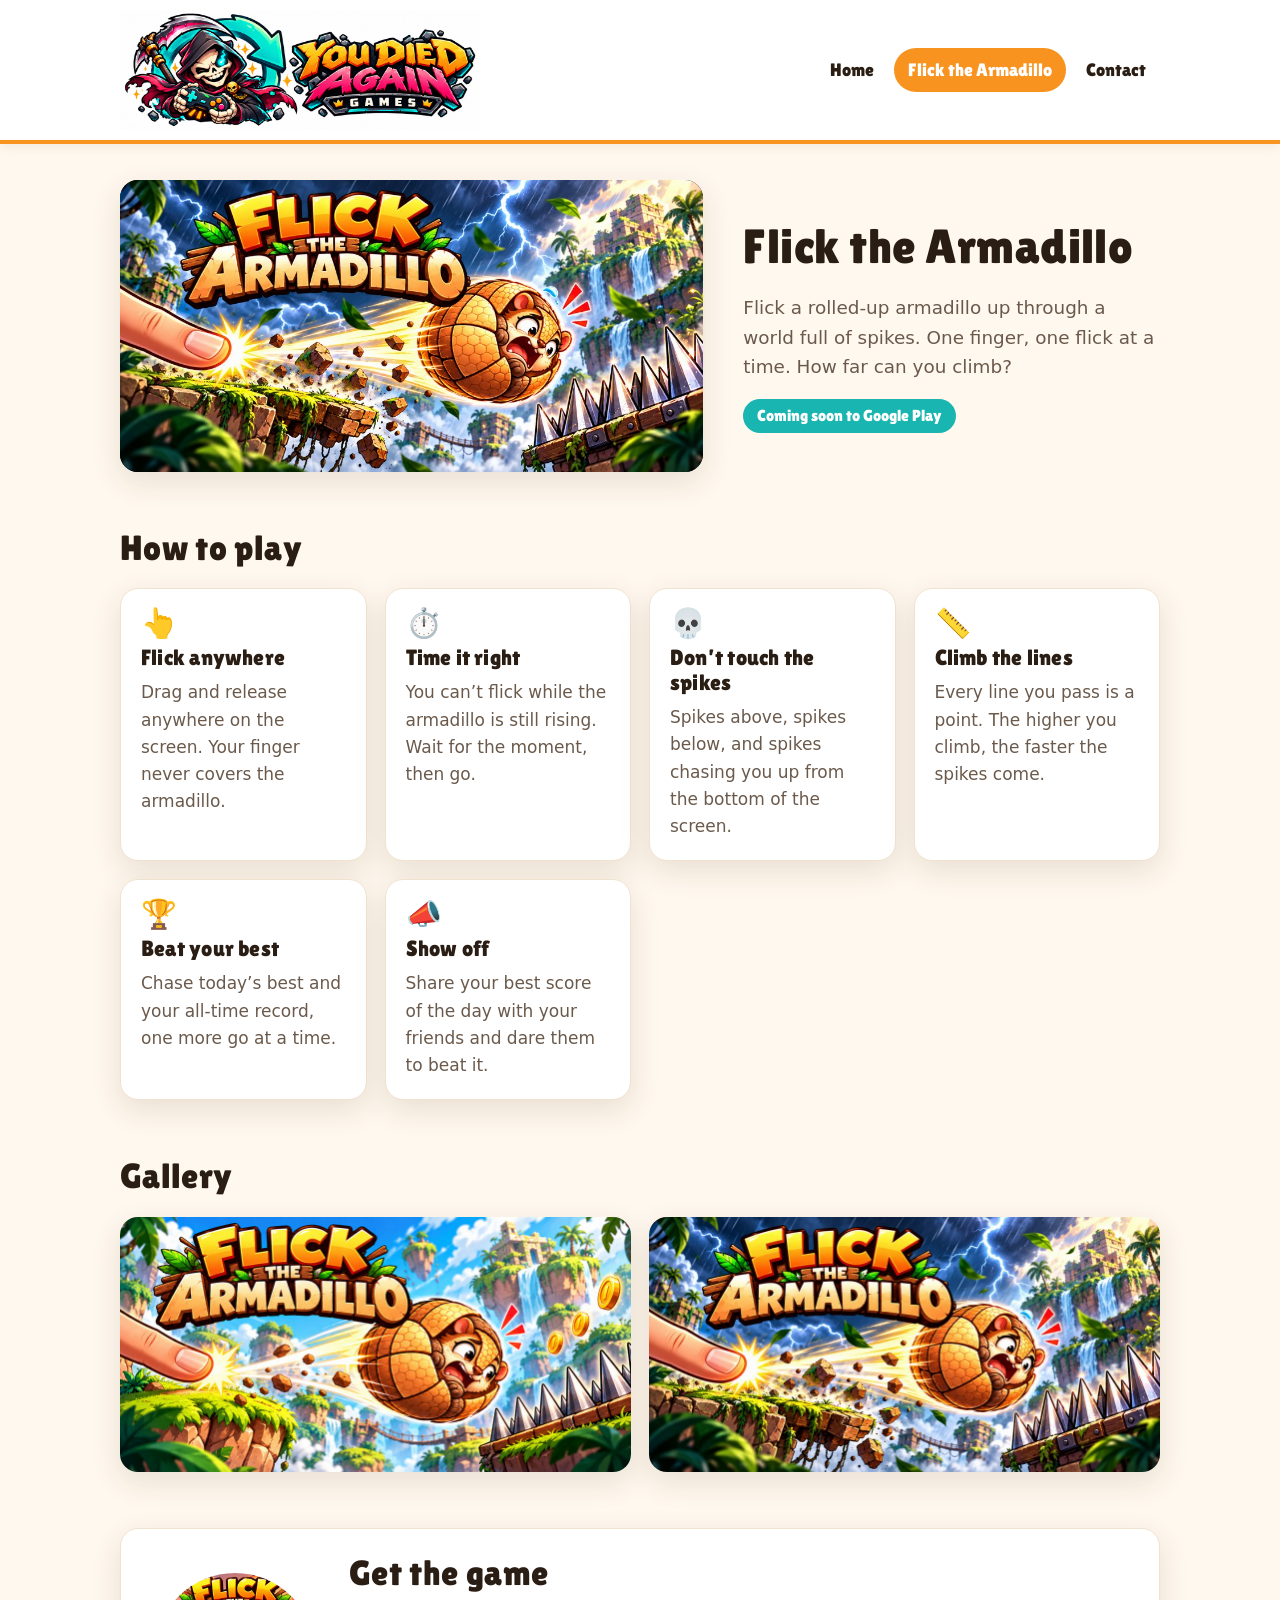
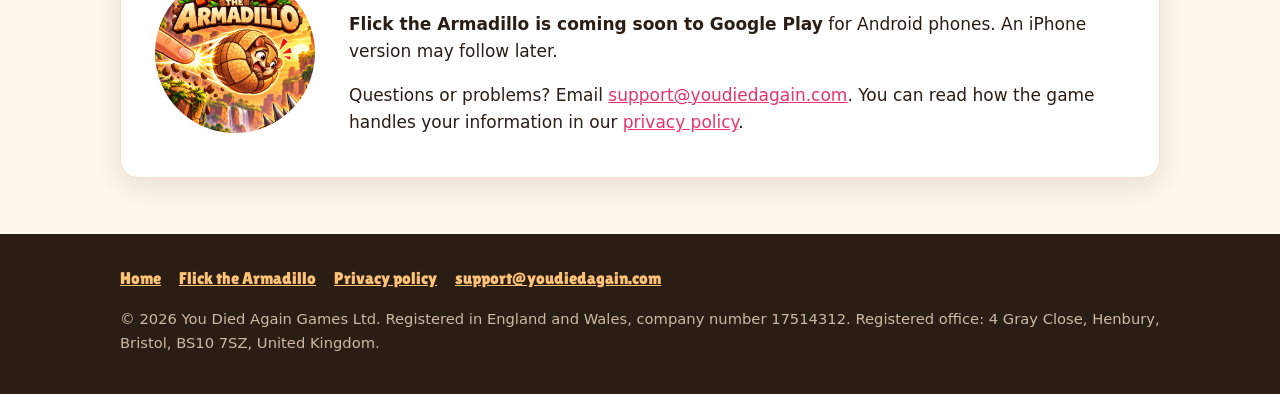
==== flick-the-armadillo/index.html @ f21d378b "Add files via upload" ====
<!doctype html>
<html lang="en-GB">
<head>
<meta charset="utf-8">
<meta name="viewport" content="width=device-width, initial-scale=1">
<title>Flick the Armadillo – You Died Again Games</title>
<meta name="description" content="Flick a rolled-up armadillo up through a world full of spikes. A one-finger mobile game from You Died Again Games, coming soon to Google Play.">
<link rel="icon" type="image/png" href="../assets/img/favicon-64.png">
<link rel="apple-touch-icon" href="../assets/img/apple-touch-icon.png">
<link rel="stylesheet" href="../assets/styles.css">
<meta property="og:type" content="website">
<meta property="og:title" content="Flick the Armadillo">
<meta property="og:description" content="Flick a rolled-up armadillo up through a world full of spikes. How far can you climb?">
<meta property="og:image" content="https://youdiedagain.com/assets/img/flick-banner-2.jpg">
<meta property="og:url" content="https://youdiedagain.com/flick-the-armadillo/">
<meta name="twitter:card" content="summary_large_image">
</head>
<body>

<header class="site-header">
  <div class="wrap">
    <a class="brand" href="../index.html"><img src="../assets/img/logo-wide.jpg" alt="You Died Again Games" width="1200" height="400"></a>
    <nav class="nav" aria-label="Main">
      <a href="../index.html">Home</a>
      <a href="./" aria-current="page">Flick the Armadillo</a>
      <a href="mailto:support@youdiedagain.com">Contact</a>
    </nav>
  </div>
</header>

<main>
  <div class="wrap">

    <section class="hero">
      <div class="hero-image">
        <img src="../assets/img/flick-banner-2.jpg" alt="Flick the Armadillo: a rolled-up armadillo flicked off a crumbling ledge in a stormy jungle" width="1024" height="512">
      </div>
      <div class="hero-text">
        <h1>Flick the Armadillo</h1>
        <p>Flick a rolled-up armadillo up through a world full of spikes. One finger, one flick at a time. How far can you climb?</p>
        <div class="hero-actions">
          <span class="pill">Coming soon to Google Play</span>
        </div>
      </div>
    </section>

    <section class="section">
      <h2>How to play</h2>
      <div class="features">
        <div class="card feature">
          <div class="icon" aria-hidden="true">👆</div>
          <h3>Flick anywhere</h3>
          <p>Drag and release anywhere on the screen. Your finger never covers the armadillo.</p>
        </div>
        <div class="card feature">
          <div class="icon" aria-hidden="true">⏱️</div>
          <h3>Time it right</h3>
          <p>You can’t flick while the armadillo is still rising. Wait for the moment, then go.</p>
        </div>
        <div class="card feature">
          <div class="icon" aria-hidden="true">💀</div>
          <h3>Don’t touch the spikes</h3>
          <p>Spikes above, spikes below, and spikes chasing you up from the bottom of the screen.</p>
        </div>
        <div class="card feature">
          <div class="icon" aria-hidden="true">📏</div>
          <h3>Climb the lines</h3>
          <p>Every line you pass is a point. The higher you climb, the faster the spikes come.</p>
        </div>
        <div class="card feature">
          <div class="icon" aria-hidden="true">🏆</div>
          <h3>Beat your best</h3>
          <p>Chase today’s best and your all-time record, one more go at a time.</p>
        </div>
        <div class="card feature">
          <div class="icon" aria-hidden="true">📣</div>
          <h3>Show off</h3>
          <p>Share your best score of the day with your friends and dare them to beat it.</p>
        </div>
      </div>
    </section>

    <section class="section">
      <h2>Gallery</h2>
      <!-- Add real gameplay screenshots here when you have them (portrait phone shots work well in a row of three). -->
      <div class="gallery">
        <img src="../assets/img/flick-banner-1.jpg" alt="The armadillo flicked towards a row of spikes in a sunny jungle" width="1024" height="512">
        <img src="../assets/img/flick-banner-2.jpg" alt="The armadillo flicked off a crumbling ledge in a stormy jungle" width="1024" height="512">
      </div>
    </section>

    <section class="section">
      <div class="card about">
        <img src="../assets/img/flick-square.jpg" alt="" width="512" height="512">
        <div>
          <h2>Get the game</h2>
          <p><strong>Flick the Armadillo is coming soon to Google Play</strong> for Android phones. An iPhone version may follow later.</p>
          <!-- When the game is live, add the official Google Play badge here (and the App Store badge for the iPhone version). -->
          <p>Questions or problems? Email <a href="mailto:support@youdiedagain.com">support@youdiedagain.com</a>. You can read how the game handles your information in our <a href="../privacy.html">privacy policy</a>.</p>
        </div>
      </div>
    </section>

  </div>
</main>

<footer class="site-footer">
  <div class="wrap">
    <div class="links">
      <a href="../index.html">Home</a>
      <a href="./">Flick the Armadillo</a>
      <a href="../privacy.html">Privacy policy</a>
      <a href="mailto:support@youdiedagain.com">support@youdiedagain.com</a>
    </div>
    <p class="legal">© 2026 You Died Again Games Ltd. Registered in England and Wales, company number 17514312. Registered office: 4 Gray Close, Henbury, Bristol, BS10 7SZ, United Kingdom.</p>
  </div>
</footer>

</body>
</html>
---- assets/styles.css ----
/* You Died Again Games — shared styles for every page. */

@font-face {
  font-family: "Lilita One";
  src: url("fonts/LilitaOne-latin.woff2") format("woff2");
  font-weight: 400;
  font-style: normal;
  font-display: swap;
}

:root {
  --bg: #fff8ee;          /* warm off-white page */
  --surface: #ffffff;
  --text: #2a1d14;        /* dark brown, like the game's lettering */
  --muted: #6b5a4c;
  --line: #f0e2cf;
  --orange: #f7931e;
  --orange-dark: #d9700a;
  --pink: #e8336d;
  --teal: #19b5b0;
  --shadow: 0 10px 30px rgba(74, 45, 20, 0.12);
  --radius: 18px;
  --heading: "Lilita One", "Arial Rounded MT Bold", "Trebuchet MS", system-ui, sans-serif;
  --body: system-ui, -apple-system, "Segoe UI", Roboto, Helvetica, Arial, sans-serif;
}

* { box-sizing: border-box; }

html { scroll-behavior: smooth; }

body {
  margin: 0;
  background: var(--bg);
  color: var(--text);
  font: 17px/1.6 var(--body);
}

img { max-width: 100%; height: auto; display: block; }

a { color: var(--pink); }
a:hover { color: var(--orange-dark); }

h1, h2, h3 {
  font-family: var(--heading);
  font-weight: 400;
  line-height: 1.15;
  letter-spacing: 0.01em;
  margin: 0 0 0.4em;
}
h1 { font-size: clamp(2rem, 5vw, 3rem); }
h2 { font-size: clamp(1.6rem, 3.6vw, 2.2rem); }
h3 { font-size: 1.35rem; }

.wrap { max-width: 1080px; margin: 0 auto; padding: 0 20px; }

/* ---------- Header ---------- */

.site-header {
  background: #fff;                 /* matches the logo's white background */
  border-bottom: 4px solid var(--orange);
  box-shadow: 0 2px 12px rgba(74, 45, 20, 0.08);
}
.site-header .wrap {
  display: flex;
  align-items: center;
  justify-content: space-between;
  gap: 16px;
  padding-top: 10px;
  padding-bottom: 10px;
}
.brand img { height: 120px; width: auto; }

.nav { display: flex; gap: 6px; flex-wrap: wrap; justify-content: flex-end; }
.nav a {
  font-family: var(--heading);
  font-size: 1.1rem;
  color: var(--text);
  text-decoration: none;
  padding: 8px 14px;
  border-radius: 999px;
}
.nav a:hover { background: var(--line); color: var(--text); }
.nav a[aria-current="page"] { background: var(--orange); color: #fff; }

/* ---------- Buttons ---------- */

.btn {
  display: inline-block;
  font-family: var(--heading);
  font-size: 1.2rem;
  text-decoration: none;
  color: #fff;
  background: var(--pink);
  padding: 12px 26px;
  border-radius: 999px;
  box-shadow: 0 4px 0 #b3204f;
  transition: transform 0.08s ease, box-shadow 0.08s ease;
}
.btn:hover { color: #fff; transform: translateY(-1px); box-shadow: 0 5px 0 #b3204f; }
.btn:active { transform: translateY(3px); box-shadow: 0 1px 0 #b3204f; }
.btn.secondary { background: var(--teal); box-shadow: 0 4px 0 #0f7f7b; }
.btn.secondary:hover { box-shadow: 0 5px 0 #0f7f7b; }

.pill {
  display: inline-block;
  font-family: var(--heading);
  font-size: 1rem;
  background: var(--teal);
  color: #fff;
  padding: 4px 14px;
  border-radius: 999px;
}

/* ---------- Sections ---------- */

main { padding: 36px 0 56px; }

.hero {
  display: grid;
  gap: 24px;
  align-items: center;
}
.hero-image {
  border-radius: var(--radius);
  overflow: hidden;
  box-shadow: var(--shadow);
  background: #000;
}
.hero-image img { width: 100%; aspect-ratio: 2 / 1; object-fit: cover; }
.hero-text p { font-size: 1.15rem; color: var(--muted); margin: 0 0 18px; }
.hero-actions { display: flex; gap: 12px; flex-wrap: wrap; align-items: center; }

@media (min-width: 900px) {
  .hero { grid-template-columns: 1.4fr 1fr; gap: 40px; }
}

.section { margin-top: 56px; }
.section > .intro { color: var(--muted); max-width: 680px; }

.card {
  background: var(--surface);
  border: 1px solid var(--line);
  border-radius: var(--radius);
  box-shadow: var(--shadow);
  overflow: hidden;
}

.games { display: grid; gap: 24px; grid-template-columns: repeat(auto-fill, minmax(260px, 1fr)); margin-top: 20px; }
.game-card { text-decoration: none; color: inherit; display: flex; flex-direction: column; transition: transform 0.12s ease; }
.game-card:hover { transform: translateY(-4px); color: inherit; }
.game-card img { aspect-ratio: 1 / 1; object-fit: cover; }
.game-card .body { padding: 16px 18px 20px; }
.game-card p { margin: 6px 0 0; color: var(--muted); }

.coming-card {
  display: flex;
  align-items: center;
  justify-content: center;
  text-align: center;
  min-height: 260px;
  padding: 24px;
  background: repeating-linear-gradient(45deg, #fff, #fff 14px, #fff3e2 14px, #fff3e2 28px);
}
.coming-card h3 { color: var(--muted); }

.features { display: grid; gap: 18px; grid-template-columns: repeat(auto-fill, minmax(230px, 1fr)); margin-top: 20px; }
.feature { padding: 20px; }
.feature .icon { font-size: 1.8rem; line-height: 1; margin-bottom: 8px; }
.feature p { margin: 0; color: var(--muted); }

.about { display: grid; gap: 24px; align-items: center; padding: 24px; }
.about img { width: 160px; border-radius: 50%; margin: 0 auto; }
@media (min-width: 700px) { .about { grid-template-columns: 180px 1fr; } }

.gallery { display: grid; gap: 18px; grid-template-columns: repeat(auto-fit, minmax(300px, 1fr)); margin-top: 20px; }
.gallery img { border-radius: var(--radius); box-shadow: var(--shadow); aspect-ratio: 2 / 1; object-fit: cover; width: 100%; }

/* ---------- Long text pages (privacy) ---------- */

.prose { max-width: 760px; }
.prose h2 { margin-top: 1.6em; padding-top: 0.6em; border-top: 2px dashed var(--line); }
.prose .meta { color: var(--muted); margin-top: -0.2em; }
.prose table { border-collapse: collapse; width: 100%; margin: 0.5em 0; font-size: 0.95em; background: var(--surface); }
.prose th, .prose td { text-align: left; vertical-align: top; padding: 8px 10px; border: 1px solid var(--line); }
.prose li { margin: 0.3em 0; }

/* ---------- Footer ---------- */

.site-footer {
  background: var(--text);
  color: #f3e6d6;
  padding: 32px 0 40px;
  font-size: 0.92rem;
}
.site-footer a { color: #ffc277; }
.site-footer a:hover { color: #fff; }
.site-footer .links { display: flex; gap: 18px; flex-wrap: wrap; margin-bottom: 14px; font-family: var(--heading); font-size: 1.05rem; }
.site-footer .legal { color: #cdb9a3; margin: 0; }

/* ---------- Small screens ---------- */

@media (max-width: 640px) {
  .site-header .wrap { flex-direction: column; }
  .brand img { height: 84px; }
  .nav { justify-content: center; gap: 2px; }
  .nav a { font-size: 1rem; padding: 6px 10px; }
  body { font-size: 16px; }
}
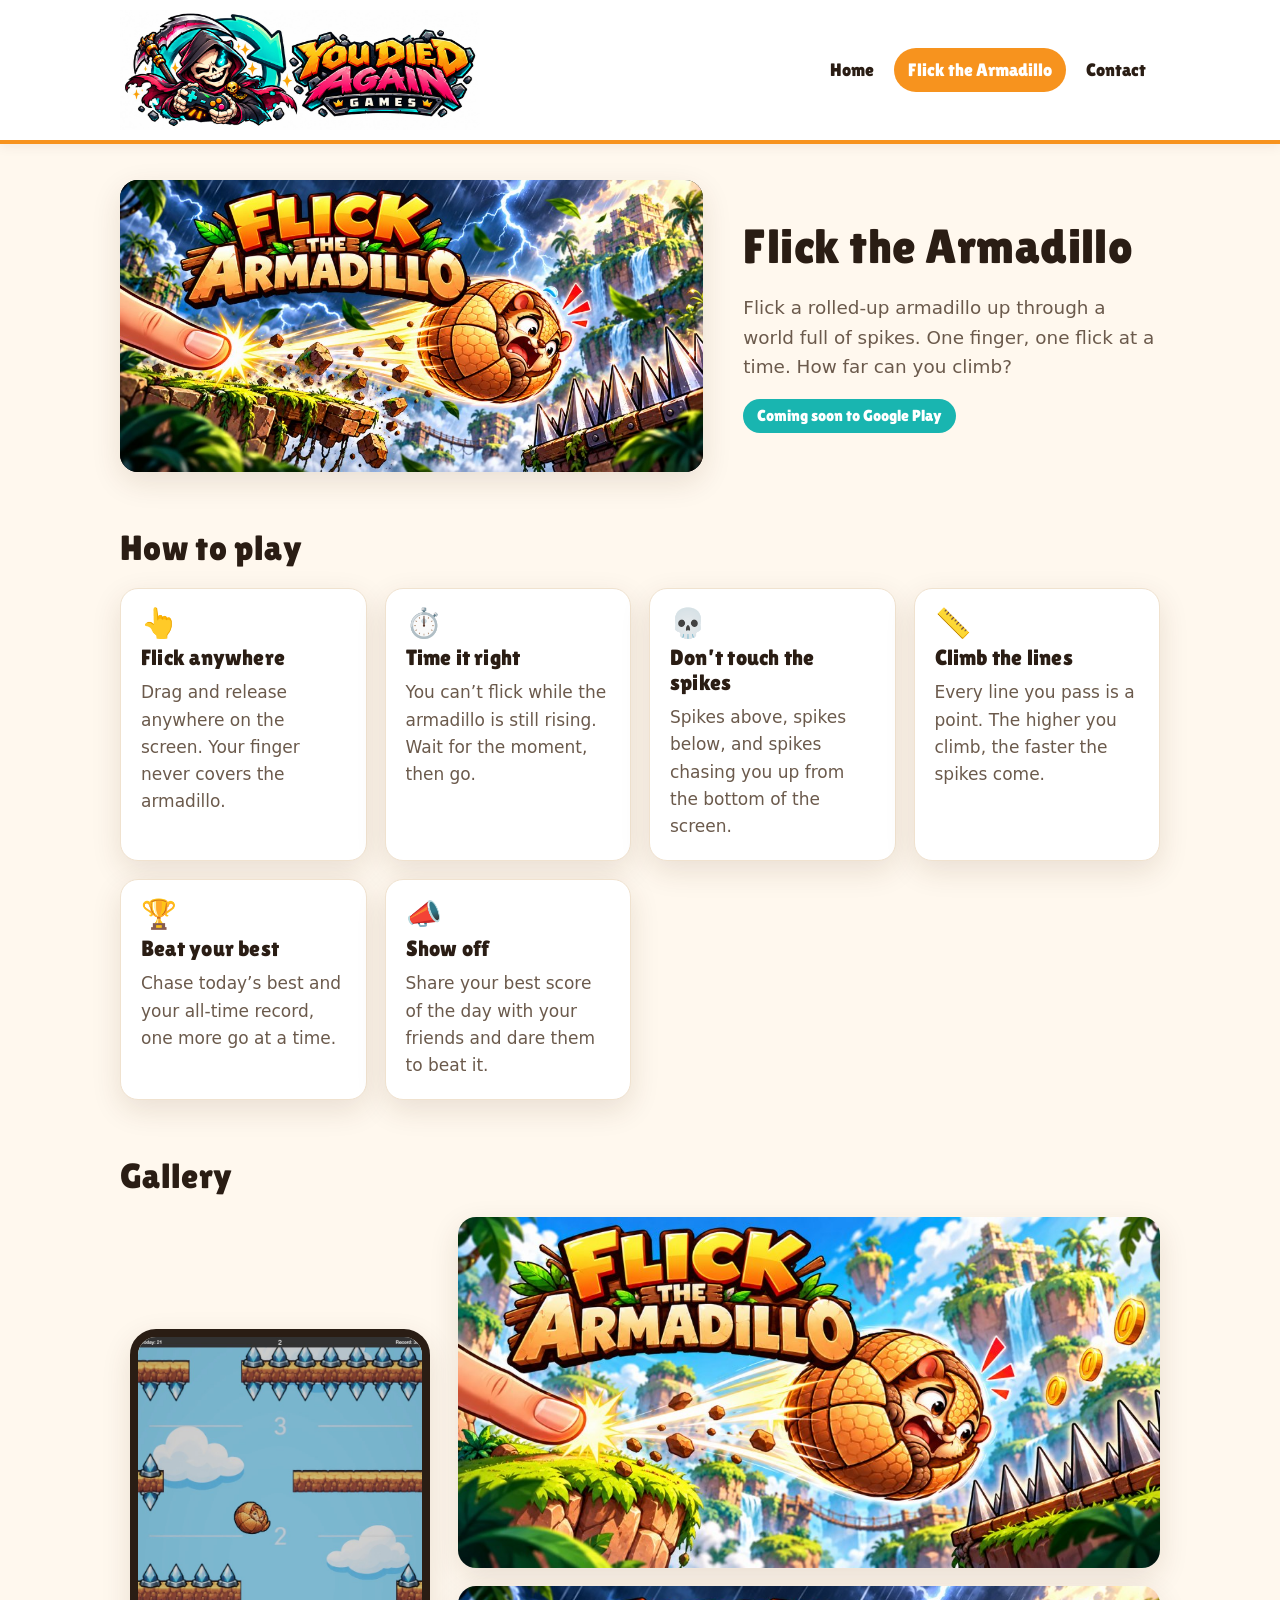
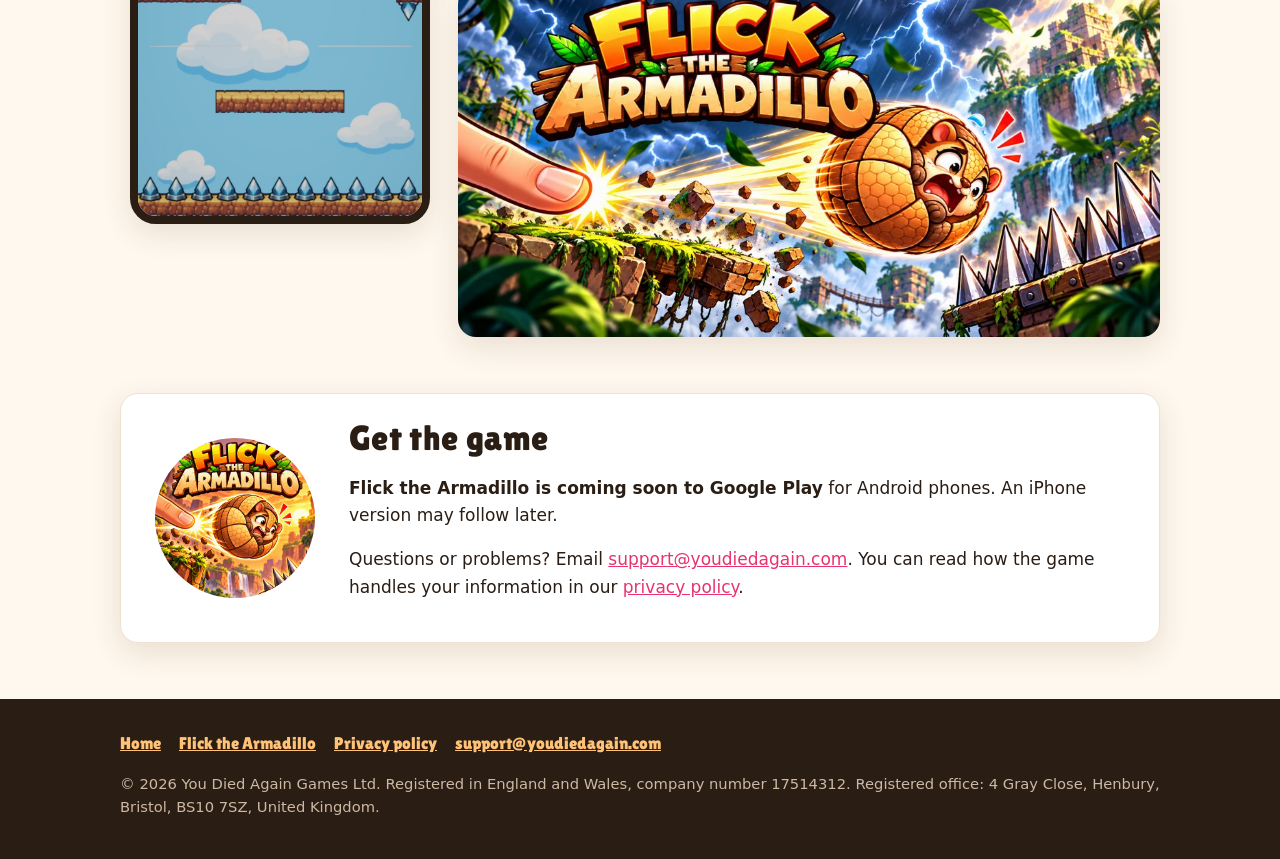
==== commit f816905c: "Add files via upload" ====
--- a/flick-the-armadillo/index.html
+++ b/flick-the-armadillo/index.html
@@ -82,10 +82,15 @@
 
     <section class="section">
       <h2>Gallery</h2>
-      <!-- Add real gameplay screenshots here when you have them (portrait phone shots work well in a row of three). -->
-      <div class="gallery">
-        <img src="../assets/img/flick-banner-1.jpg" alt="The armadillo flicked towards a row of spikes in a sunny jungle" width="1024" height="512">
-        <img src="../assets/img/flick-banner-2.jpg" alt="The armadillo flicked off a crumbling ledge in a stormy jungle" width="1024" height="512">
+      <!-- More gameplay screenshots can go in .shots (portrait phone shots, 720 px wide). -->
+      <div class="gallery-mixed">
+        <div class="shots">
+          <img src="../assets/img/flick-screenshot-1.jpg" alt="Gameplay: the armadillo flying up past level line 2 between spiked ledges, with today's best and the record at the top" width="720" height="1215">
+        </div>
+        <div class="banners">
+          <img src="../assets/img/flick-banner-1.jpg" alt="The armadillo flicked towards a row of spikes in a sunny jungle" width="1024" height="512">
+          <img src="../assets/img/flick-banner-2.jpg" alt="The armadillo flicked off a crumbling ledge in a stormy jungle" width="1024" height="512">
+        </div>
       </div>
     </section>
 
--- a/assets/styles.css
+++ b/assets/styles.css
@@ -172,6 +172,20 @@
 .about img { width: 160px; border-radius: 50%; margin: 0 auto; }
 @media (min-width: 700px) { .about { grid-template-columns: 180px 1fr; } }
 
+/* Gallery with a portrait gameplay screenshot beside the landscape promo images. */
+.gallery-mixed { display: grid; gap: 18px; margin-top: 20px; }
+.gallery-mixed .shots { display: flex; gap: 18px; justify-content: center; }
+.gallery-mixed .shots img {
+  width: 100%;
+  max-width: 300px;
+  border-radius: 26px;
+  border: 8px solid var(--text);          /* a simple phone-like frame */
+  box-shadow: var(--shadow);
+}
+.gallery-mixed .banners { display: grid; gap: 18px; align-content: center; }
+.gallery-mixed .banners img { border-radius: var(--radius); box-shadow: var(--shadow); aspect-ratio: 2 / 1; object-fit: cover; width: 100%; }
+@media (min-width: 800px) { .gallery-mixed { grid-template-columns: 320px 1fr; align-items: center; } }
+
 .gallery { display: grid; gap: 18px; grid-template-columns: repeat(auto-fit, minmax(300px, 1fr)); margin-top: 20px; }
 .gallery img { border-radius: var(--radius); box-shadow: var(--shadow); aspect-ratio: 2 / 1; object-fit: cover; width: 100%; }
 
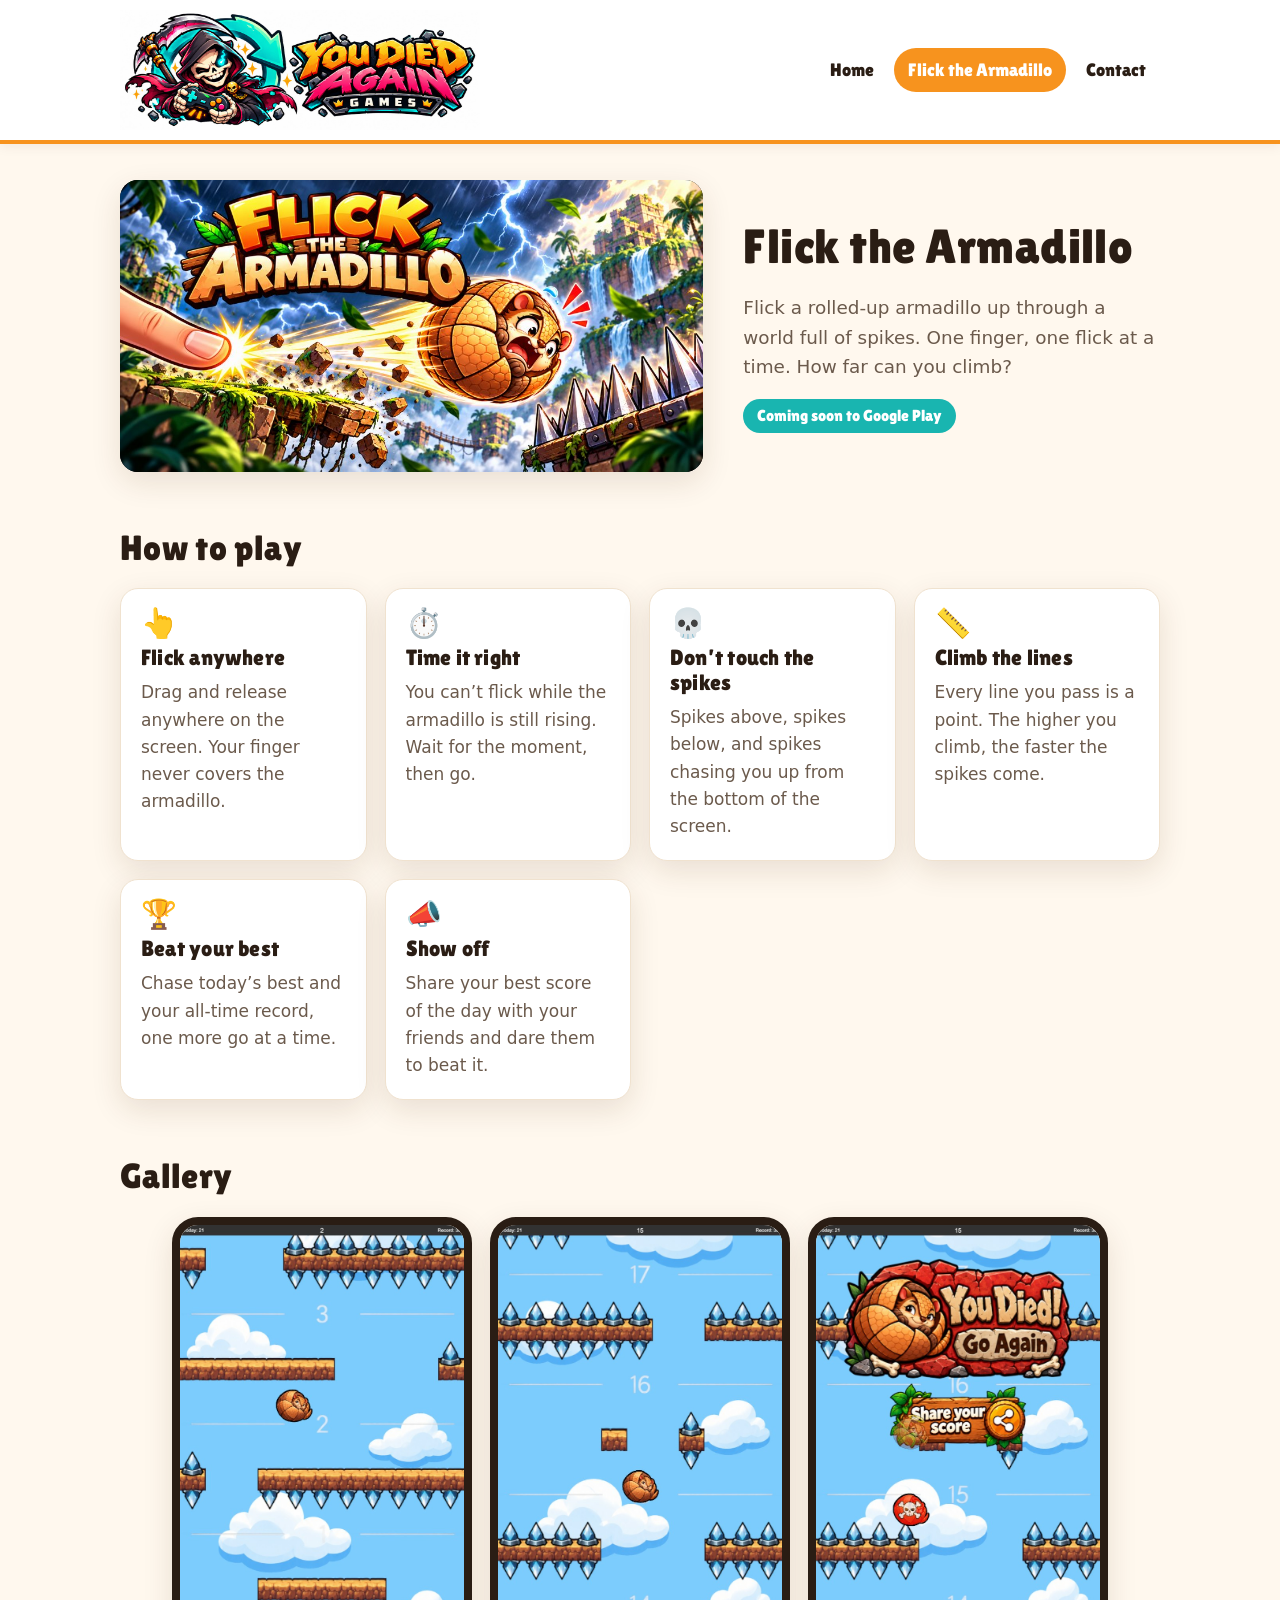
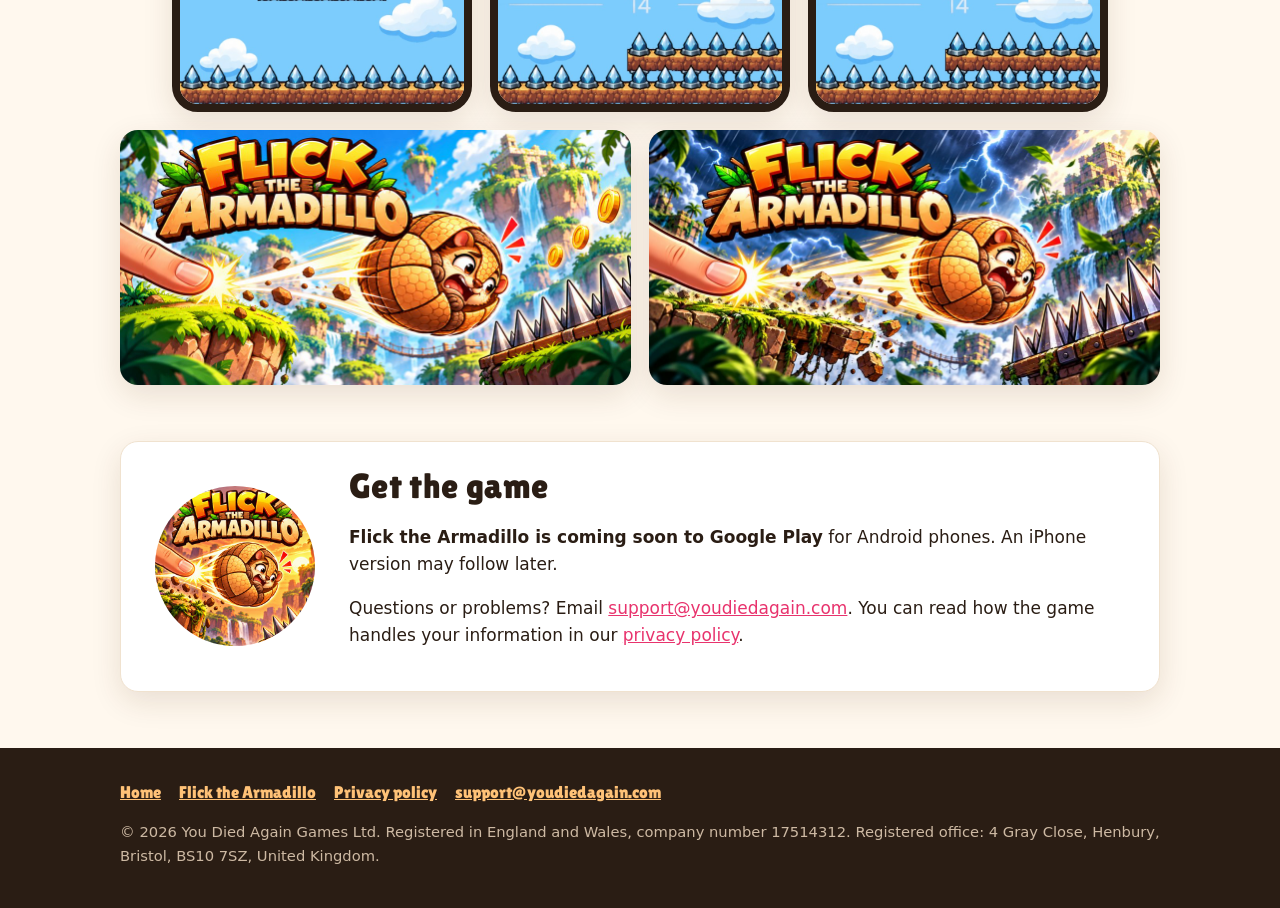
==== commit 3cf0a45d: "Add files via upload" ====
--- a/flick-the-armadillo/index.html
+++ b/flick-the-armadillo/index.html
@@ -85,7 +85,9 @@
       <!-- More gameplay screenshots can go in .shots (portrait phone shots, 720 px wide). -->
       <div class="gallery-mixed">
         <div class="shots">
-          <img src="../assets/img/flick-screenshot-1.jpg" alt="Gameplay: the armadillo flying up past level line 2 between spiked ledges, with today's best and the record at the top" width="720" height="1215">
+          <img src="../assets/img/flick-screenshot-1.jpg" alt="Gameplay: the armadillo flying up past level line 2 between spiked ledges" width="720" height="1215">
+          <img src="../assets/img/flick-screenshot-2.jpg" alt="Gameplay: higher up, the armadillo climbing past line 15 towards a gap between spiky ledges" width="720" height="1215">
+          <img src="../assets/img/flick-screenshot-3.jpg" alt="The You Died! Go Again screen, with the Share your score button" width="720" height="1215">
         </div>
         <div class="banners">
           <img src="../assets/img/flick-banner-1.jpg" alt="The armadillo flicked towards a row of spikes in a sunny jungle" width="1024" height="512">
--- a/assets/styles.css
+++ b/assets/styles.css
@@ -174,17 +174,16 @@
 
 /* Gallery with a portrait gameplay screenshot beside the landscape promo images. */
 .gallery-mixed { display: grid; gap: 18px; margin-top: 20px; }
-.gallery-mixed .shots { display: flex; gap: 18px; justify-content: center; }
+.gallery-mixed .shots { display: grid; gap: 18px; grid-template-columns: repeat(3, minmax(0, 300px)); justify-content: center; }
 .gallery-mixed .shots img {
   width: 100%;
-  max-width: 300px;
   border-radius: 26px;
   border: 8px solid var(--text);          /* a simple phone-like frame */
   box-shadow: var(--shadow);
 }
-.gallery-mixed .banners { display: grid; gap: 18px; align-content: center; }
+.gallery-mixed .banners { display: grid; gap: 18px; grid-template-columns: repeat(auto-fit, minmax(280px, 1fr)); }
 .gallery-mixed .banners img { border-radius: var(--radius); box-shadow: var(--shadow); aspect-ratio: 2 / 1; object-fit: cover; width: 100%; }
-@media (min-width: 800px) { .gallery-mixed { grid-template-columns: 320px 1fr; align-items: center; } }
+@media (max-width: 640px) { .gallery-mixed .shots { gap: 8px; } .gallery-mixed .shots img { border-width: 4px; border-radius: 14px; } }
 
 .gallery { display: grid; gap: 18px; grid-template-columns: repeat(auto-fit, minmax(300px, 1fr)); margin-top: 20px; }
 .gallery img { border-radius: var(--radius); box-shadow: var(--shadow); aspect-ratio: 2 / 1; object-fit: cover; width: 100%; }
